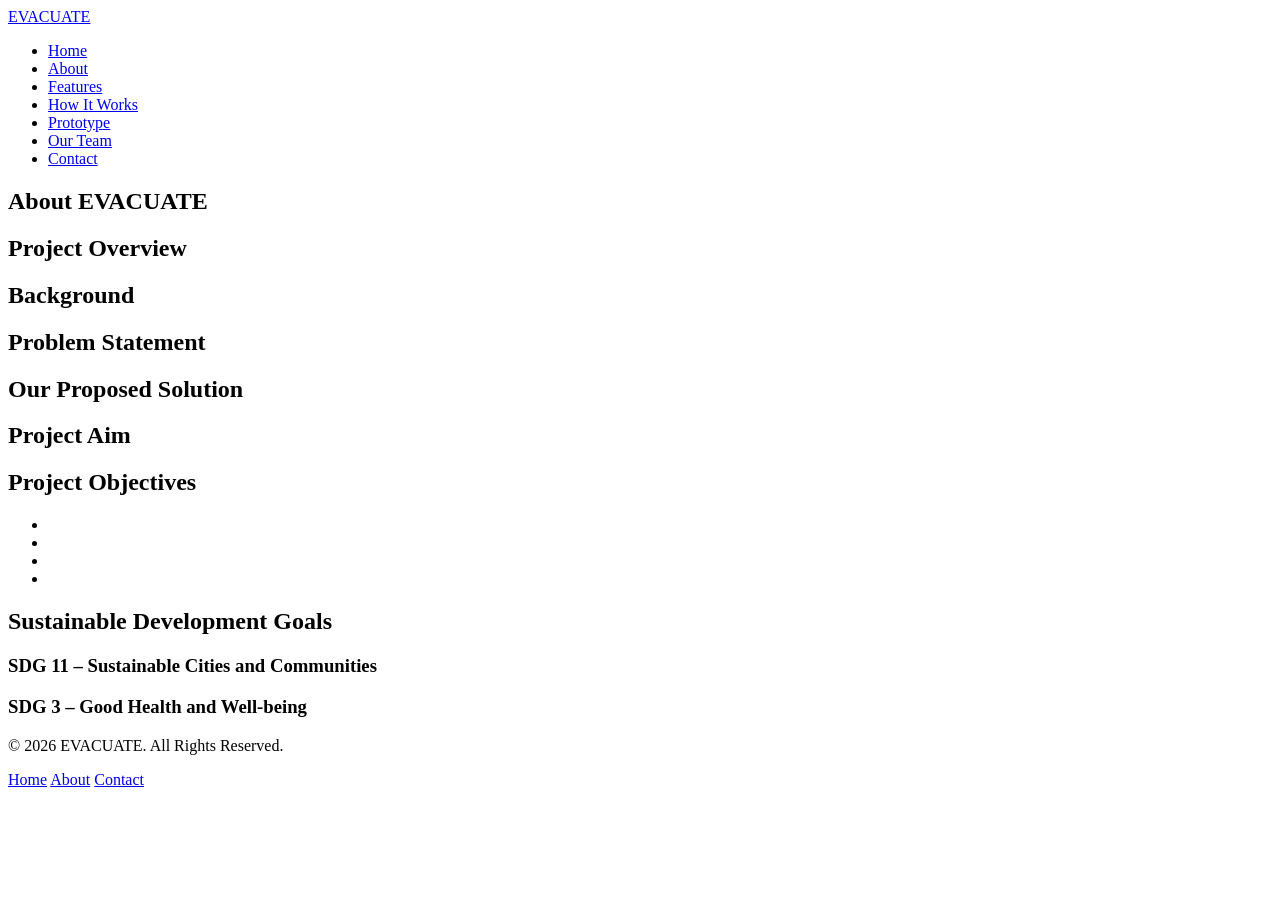
==== about.html @ aada5310 "Create about page structure" ====
<!DOCTYPE html>
<html lang="en">

<head>

    <!-- Basic page settings -->
    <meta charset="UTF-8">
    <meta name="viewport" content="width=device-width, initial-scale=1.0">

    <!-- ADD: Write a short description of the About page -->
    <meta name="description" content="">

    <title>About | EVACUATE</title>

    <!-- Connect the shared CSS file -->
    <link rel="stylesheet" href="style.css">

</head>

<body>


    <!-- ========================================= -->
    <!-- NAVIGATION BAR                            -->
    <!-- ========================================= -->

    <header>

        <nav>

            <!-- Project logo or name -->
            <a href="index.html" class="logo">EVACUATE</a>

            <!-- Navigation links -->
            <ul>

                <li><a href="index.html">Home</a></li>
                <li><a href="about.html">About</a></li>
                <li><a href="features.html">Features</a></li>
                <li><a href="how-it-works.html">How It Works</a></li>
                <li><a href="prototype.html">Prototype</a></li>
                <li><a href="team.html">Our Team</a></li>
                <li><a href="contact.html">Contact</a></li>

            </ul>

        </nav>

    </header>


    <main>


        <!-- ========================================= -->
        <!-- PAGE INTRODUCTION                         -->
        <!-- ========================================= -->

        <section id="page-introduction">

            <h1>About EVACUATE</h1>

            <p>
                <!-- ADD: Write a brief introduction to this page.
                Explain that this page provides information about the
                project, its background and its objectives. -->
            </p>

        </section>


        <!-- ========================================= -->
        <!-- PROJECT OVERVIEW                          -->
        <!-- ========================================= -->

        <section id="project-overview">

            <h2>Project Overview</h2>

            <p>
                <!-- ADD: Explain what EVACUATE is.

                Describe how the project uses AI-assisted floor-plan
                recognition to identify building elements and generate
                a 3D building environment for emergency evacuation
                simulation.

                Explain the main purpose of the application and
                who would benefit from using it. -->
            </p>

            <!-- ADD: Insert a relevant project image or illustration here. -->

        </section>


        <!-- ========================================= -->
        <!-- PROJECT BACKGROUND                        -->
        <!-- ========================================= -->

        <section id="background">

            <h2>Background</h2>

            <p>
                <!-- ADD: Explain the background of emergency evacuation
                training.

                Discuss how emergency evacuation drills are commonly
                conducted and why practical preparation is important.

                Include relevant research, facts or statistics to
                support your discussion. -->
            </p>

            <div class="statistics">

                <!-- ADD: Insert a relevant statistic -->

                <div class="statistic">

                    <h3>
                        <!-- ADD: Statistic or important figure -->
                    </h3>

                    <p>
                        <!-- ADD: Explain what this statistic represents -->
                    </p>

                    <small>
                        <!-- ADD: Source name, publication year and reference -->
                    </small>

                </div>

                <!-- ADD: Duplicate this block for additional statistics. -->

            </div>

        </section>


        <!-- ========================================= -->
        <!-- PROBLEM STATEMENT                         -->
        <!-- ========================================= -->

        <section id="problem-statement">

            <h2>Problem Statement</h2>

            <p>
                <!-- ADD: Clearly explain the problem EVACUATE aims to solve.

                Consider:
                - Limitations of traditional evacuation training.
                - Lack of realistic practical evacuation experience.
                - Difficulty practising different emergency scenarios.
                - Challenges of evaluating evacuation performance.

                Support your statements with relevant research and references. -->
            </p>

        </section>


        <!-- ========================================= -->
        <!-- PROPOSED SOLUTION                         -->
        <!-- ========================================= -->

        <section id="proposed-solution">

            <h2>Our Proposed Solution</h2>

            <p>
                <!-- ADD: Explain how EVACUATE addresses the identified problem.

                Describe how users can:
                1. Upload a building floor plan.
                2. Use AI-assisted recognition to identify building elements.
                3. Generate and inspect a 3D building.
                4. Configure emergency scenarios.
                5. Practise evacuation through simulation.
                6. Review simulation results. -->
            </p>

            <!-- ADD: Insert a diagram illustrating the proposed solution
            or the main application workflow. -->

        </section>


        <!-- ========================================= -->
        <!-- PROJECT AIM AND OBJECTIVES                -->
        <!-- ========================================= -->

        <section id="aim-objectives">

            <h2>Project Aim</h2>

            <p>
                <!-- ADD: Write one clear statement describing the
                overall aim of the EVACUATE project. -->
            </p>


            <h2>Project Objectives</h2>

            <ul>

                <li>
                    <!-- ADD: First project objective -->
                </li>

                <li>
                    <!-- ADD: Second project objective -->
                </li>

                <li>
                    <!-- ADD: Third project objective -->
                </li>

                <li>
                    <!-- ADD: Fourth project objective -->
                </li>

                <!-- ADD: Add more objectives if necessary. -->

            </ul>

        </section>


        <!-- ========================================= -->
        <!-- SUSTAINABLE DEVELOPMENT GOALS             -->
        <!-- ========================================= -->

        <section id="sdg">

            <h2>Sustainable Development Goals</h2>

            <p>
                <!-- ADD: Explain how EVACUATE contributes to relevant
                United Nations Sustainable Development Goals (SDGs).

                Identify the relevant SDG numbers and explain how
                your project supports their objectives. -->
            </p>


            <!-- SDG 11 -->
            <div class="sdg-item">

                <h3>SDG 11 – Sustainable Cities and Communities</h3>

                <p>
                    <!-- ADD: Explain how improved emergency preparedness
                    and evacuation training could contribute to safer
                    and more resilient communities. -->
                </p>

                <!-- ADD: Insert the official SDG 11 logo if required. -->

            </div>


            <!-- SDG 3 -->
            <div class="sdg-item">

                <h3>SDG 3 – Good Health and Well-being</h3>

                <p>
                    <!-- ADD: Explain how better emergency preparedness
                    and safety training could contribute to protecting
                    people's health and well-being. -->
                </p>

                <!-- ADD: Insert the official SDG 3 logo if required. -->

            </div>

        </section>


    </main>


    <!-- ========================================= -->
    <!-- FOOTER                                    -->
    <!-- ========================================= -->

    <footer>

        <p>&copy; 2026 EVACUATE. All Rights Reserved.</p>

        <div class="footer-links">

            <a href="index.html">Home</a>
            <a href="about.html">About</a>
            <a href="contact.html">Contact</a>

        </div>

        <!-- ADD: Insert social media links if available. -->

    </footer>


    <!-- Connect the JavaScript file -->
    <script src="script.js"></script>

</body>

</html>
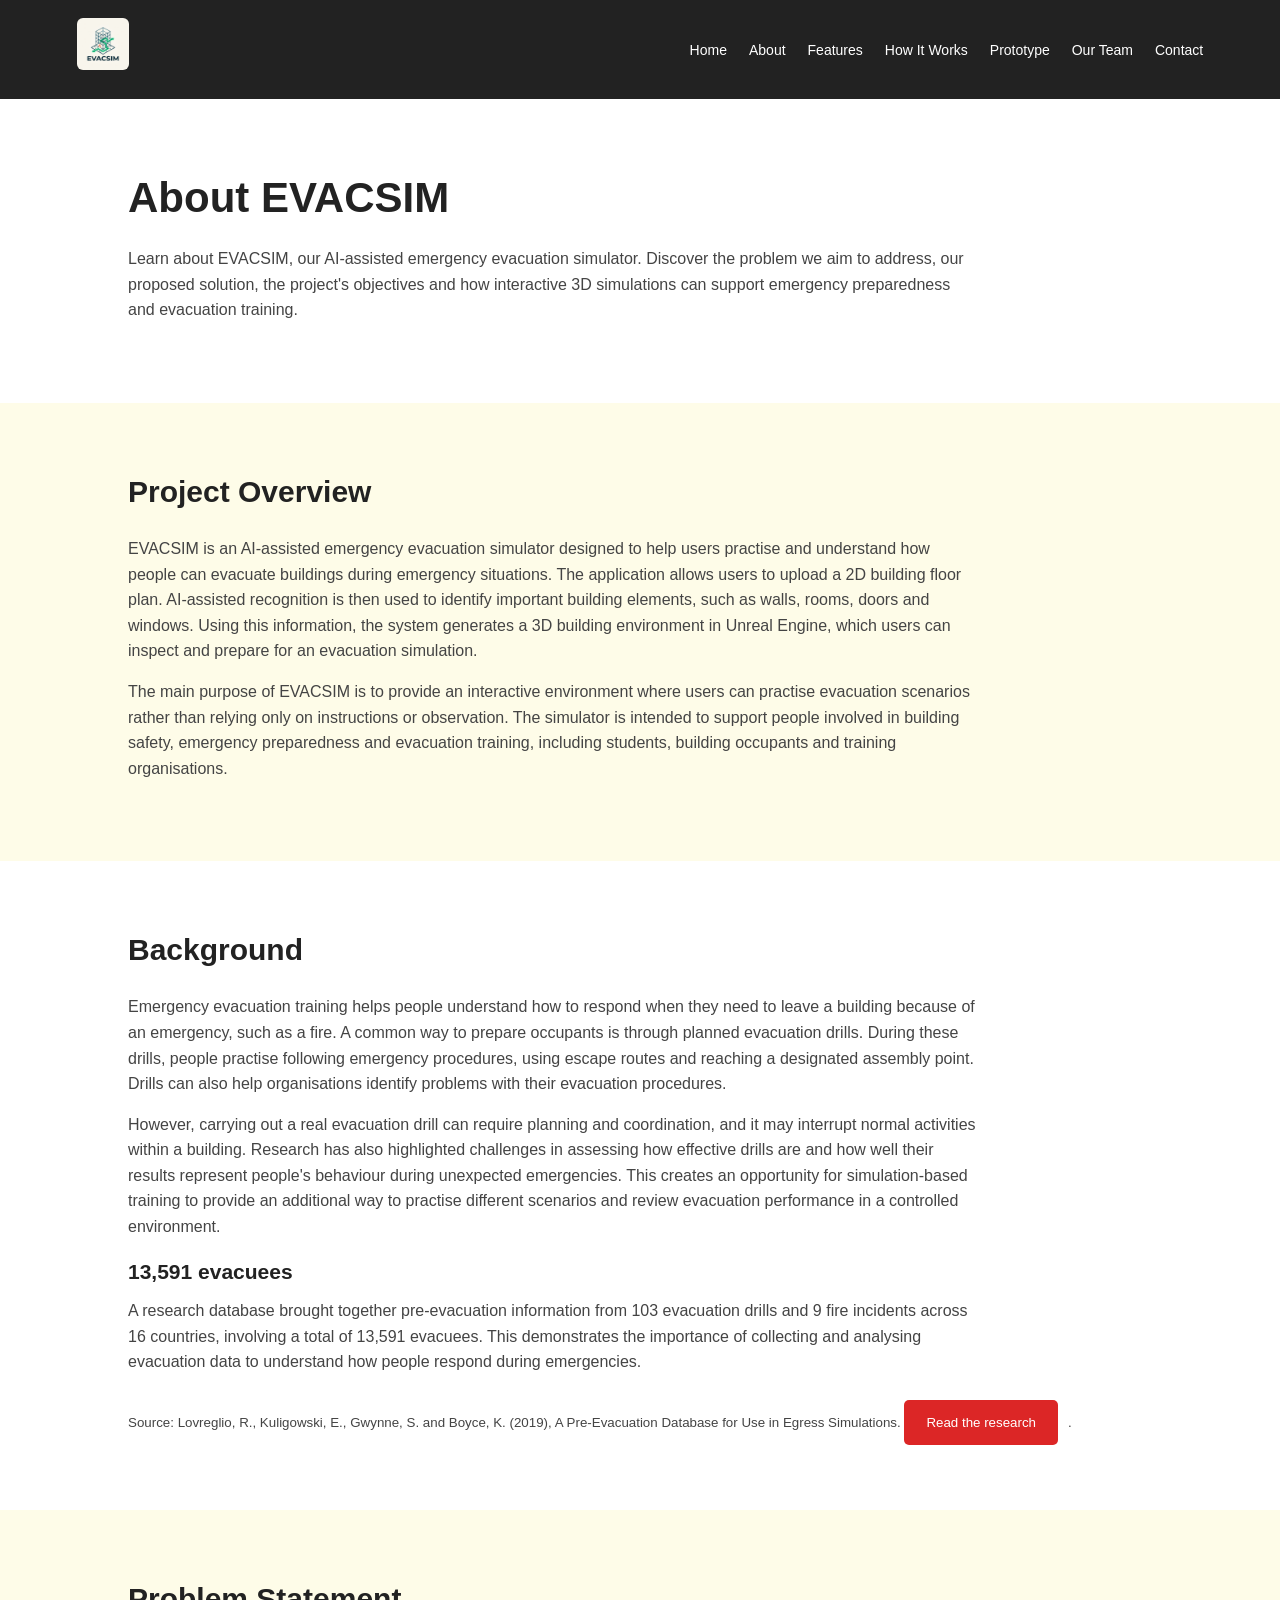
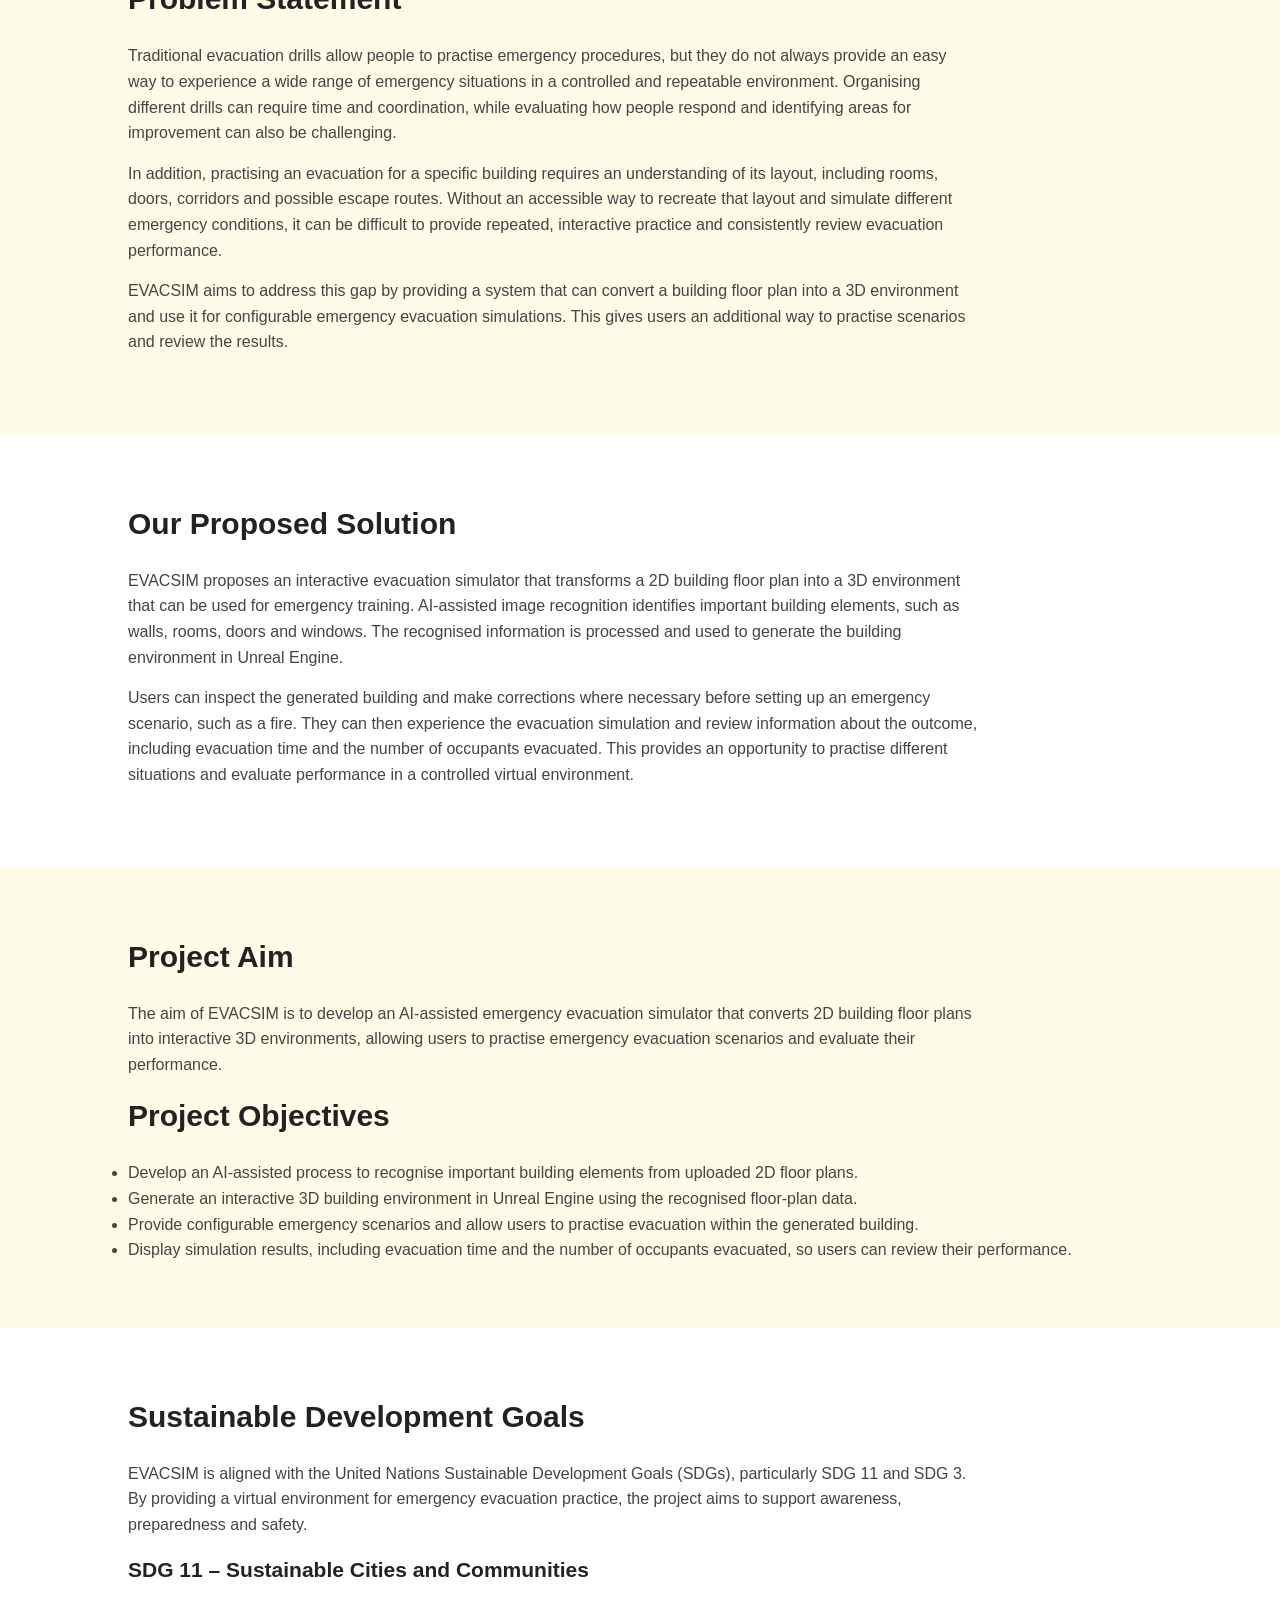
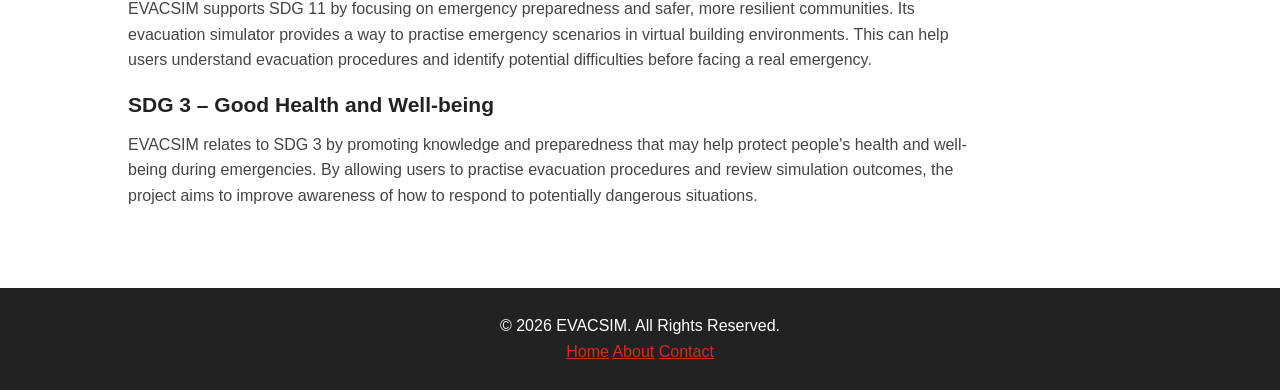
==== commit c53fcf5a: "Update EVACSIM website" ====
--- a/about.html
+++ b/about.html
@@ -8,9 +8,9 @@
     <meta name="viewport" content="width=device-width, initial-scale=1.0">
 
     <!-- ADD: Write a short description of the About page -->
-    <meta name="description" content="">
-
-    <title>About | EVACUATE</title>
+    <meta name="description" content="Learn about EVACSIM, an AI-assisted emergency evacuation simulator that turns building floor plans into 3D environments for practical evacuation training.">
+
+    <title>About | EVACSIM</title>
 
     <!-- Connect the shared CSS file -->
     <link rel="stylesheet" href="style.css">
@@ -29,7 +29,11 @@
         <nav>
 
             <!-- Project logo or name -->
-            <a href="index.html" class="logo">EVACUATE</a>
+            <!--project logo -->
+            <a href="index.html" class="logo">
+                <img src="evacuate-logo.jpg"
+                     alt="EVACSIM emergency evacuation simulator logo">
+            </a>
 
             <!-- Navigation links -->
             <ul>
@@ -58,12 +62,11 @@
 
         <section id="page-introduction">
 
-            <h1>About EVACUATE</h1>
-
-            <p>
-                <!-- ADD: Write a brief introduction to this page.
-                Explain that this page provides information about the
-                project, its background and its objectives. -->
+            <h1>About EVACSIM</h1>
+
+            <p>
+                Learn about EVACSIM, our AI-assisted emergency evacuation simulator. 
+				Discover the problem we aim to address, our proposed solution, the project's objectives and how interactive 3D simulations can support emergency preparedness and evacuation training.
             </p>
 
         </section>
@@ -78,15 +81,25 @@
             <h2>Project Overview</h2>
 
             <p>
-                <!-- ADD: Explain what EVACUATE is.
-
-                Describe how the project uses AI-assisted floor-plan
-                recognition to identify building elements and generate
-                a 3D building environment for emergency evacuation
-                simulation.
-
-                Explain the main purpose of the application and
-                who would benefit from using it. -->
+                EVACSIM is an AI-assisted emergency evacuation simulator
+                designed to help users practise and understand how people
+                can evacuate buildings during emergency situations. The
+                application allows users to upload a 2D building floor plan.
+                AI-assisted recognition is then used to identify important
+                building elements, such as walls, rooms, doors and windows.
+                Using this information, the system generates a 3D building
+                environment in Unreal Engine, which users can inspect and
+                prepare for an evacuation simulation.
+            </p>
+
+            <p>
+                The main purpose of EVACSIM is to provide an interactive
+                environment where users can practise evacuation scenarios
+                rather than relying only on instructions or observation.
+                The simulator is intended to support people involved in
+                building safety, emergency preparedness and evacuation
+                training, including students, building occupants and
+                training organisations.
             </p>
 
             <!-- ADD: Insert a relevant project image or illustration here. -->
@@ -103,14 +116,26 @@
             <h2>Background</h2>
 
             <p>
-                <!-- ADD: Explain the background of emergency evacuation
-                training.
-
-                Discuss how emergency evacuation drills are commonly
-                conducted and why practical preparation is important.
-
-                Include relevant research, facts or statistics to
-                support your discussion. -->
+                Emergency evacuation training helps people understand how
+                to respond when they need to leave a building because of
+                an emergency, such as a fire. A common way to prepare
+                occupants is through planned evacuation drills. During
+                these drills, people practise following emergency
+                procedures, using escape routes and reaching a designated
+                assembly point. Drills can also help organisations identify
+                problems with their evacuation procedures.
+            </p>
+
+            <p>
+                However, carrying out a real evacuation drill can require
+                planning and coordination, and it may interrupt normal
+                activities within a building. Research has also highlighted
+                challenges in assessing how effective drills are and how
+                well their results represent people's behaviour during
+                unexpected emergencies. This creates an opportunity for
+                simulation-based training to provide an additional way to
+                practise different scenarios and review evacuation
+                performance in a controlled environment.
             </p>
 
             <div class="statistics">
@@ -119,21 +144,30 @@
 
                 <div class="statistic">
 
-                    <h3>
-                        <!-- ADD: Statistic or important figure -->
-                    </h3>
+                    <h3>13,591 evacuees</h3>
 
                     <p>
-                        <!-- ADD: Explain what this statistic represents -->
+                        A research database brought together pre-evacuation
+                        information from 103 evacuation drills and 9 fire
+                        incidents across 16 countries, involving a total of
+                        13,591 evacuees. This demonstrates the importance
+                        of collecting and analysing evacuation data to
+                        understand how people respond during emergencies.
                     </p>
 
                     <small>
-                        <!-- ADD: Source name, publication year and reference -->
+                        Source: Lovreglio, R., Kuligowski, E., Gwynne, S. and
+                        Boyce, K. (2019), A Pre-Evacuation Database for Use
+                        in Egress Simulations.
+                        <a href="https://doi.org/10.1016/j.firesaf.2018.12.009"
+                           target="_blank" rel="noopener noreferrer">
+                            Read the research
+                        </a>.
                     </small>
 
                 </div>
 
-                <!-- ADD: Duplicate this block for additional statistics. -->
+                
 
             </div>
 
@@ -149,15 +183,31 @@
             <h2>Problem Statement</h2>
 
             <p>
-                <!-- ADD: Clearly explain the problem EVACUATE aims to solve.
-
-                Consider:
-                - Limitations of traditional evacuation training.
-                - Lack of realistic practical evacuation experience.
-                - Difficulty practising different emergency scenarios.
-                - Challenges of evaluating evacuation performance.
-
-                Support your statements with relevant research and references. -->
+                Traditional evacuation drills allow people to practise
+                emergency procedures, but they do not always provide an
+                easy way to experience a wide range of emergency situations
+                in a controlled and repeatable environment. Organising
+                different drills can require time and coordination, while
+                evaluating how people respond and identifying areas for
+                improvement can also be challenging.
+            </p>
+
+            <p>
+                In addition, practising an evacuation for a specific
+                building requires an understanding of its layout, including
+                rooms, doors, corridors and possible escape routes.
+                Without an accessible way to recreate that layout and
+                simulate different emergency conditions, it can be
+                difficult to provide repeated, interactive practice and
+                consistently review evacuation performance.
+            </p>
+
+            <p>
+                EVACSIM aims to address this gap by providing a system
+                that can convert a building floor plan into a 3D
+                environment and use it for configurable emergency
+                evacuation simulations. This gives users an additional
+                way to practise scenarios and review the results.
             </p>
 
         </section>
@@ -172,19 +222,29 @@
             <h2>Our Proposed Solution</h2>
 
             <p>
-                <!-- ADD: Explain how EVACUATE addresses the identified problem.
-
-                Describe how users can:
-                1. Upload a building floor plan.
-                2. Use AI-assisted recognition to identify building elements.
-                3. Generate and inspect a 3D building.
-                4. Configure emergency scenarios.
-                5. Practise evacuation through simulation.
-                6. Review simulation results. -->
-            </p>
-
-            <!-- ADD: Insert a diagram illustrating the proposed solution
-            or the main application workflow. -->
+                EVACSIM proposes an interactive evacuation simulator
+                that transforms a 2D building floor plan into a 3D
+                environment that can be used for emergency training.
+                AI-assisted image recognition identifies important
+                building elements, such as walls, rooms, doors and
+                windows. The recognised information is processed and
+                used to generate the building environment in Unreal
+                Engine.
+            </p>
+
+            <p>
+                Users can inspect the generated building and make
+                corrections where necessary before setting up an
+                emergency scenario, such as a fire. They can then
+                experience the evacuation simulation and review
+                information about the outcome, including evacuation
+                time and the number of occupants evacuated. This
+                provides an opportunity to practise different
+                situations and evaluate performance in a controlled
+                virtual environment.
+            </p>
+
+            
 
         </section>
 
@@ -198,8 +258,11 @@
             <h2>Project Aim</h2>
 
             <p>
-                <!-- ADD: Write one clear statement describing the
-                overall aim of the EVACUATE project. -->
+                The aim of EVACSIM is to develop an AI-assisted
+                emergency evacuation simulator that converts 2D building
+                floor plans into interactive 3D environments, allowing
+                users to practise emergency evacuation scenarios and
+                evaluate their performance.
             </p>
 
 
@@ -208,22 +271,28 @@
             <ul>
 
                 <li>
-                    <!-- ADD: First project objective -->
+                    Develop an AI-assisted process to recognise important
+                    building elements from uploaded 2D floor plans.
                 </li>
 
                 <li>
-                    <!-- ADD: Second project objective -->
+                    Generate an interactive 3D building environment in
+                    Unreal Engine using the recognised floor-plan data.
                 </li>
 
                 <li>
-                    <!-- ADD: Third project objective -->
+                    Provide configurable emergency scenarios and allow
+                    users to practise evacuation within the generated
+                    building.
                 </li>
 
                 <li>
-                    <!-- ADD: Fourth project objective -->
+                    Display simulation results, including evacuation
+                    time and the number of occupants evacuated, so users
+                    can review their performance.
                 </li>
 
-                <!-- ADD: Add more objectives if necessary. -->
+                
 
             </ul>
 
@@ -239,11 +308,11 @@
             <h2>Sustainable Development Goals</h2>
 
             <p>
-                <!-- ADD: Explain how EVACUATE contributes to relevant
-                United Nations Sustainable Development Goals (SDGs).
-
-                Identify the relevant SDG numbers and explain how
-                your project supports their objectives. -->
+                EVACSIM is aligned with the United Nations Sustainable
+                Development Goals (SDGs), particularly SDG 11 and SDG 3.
+                By providing a virtual environment for emergency
+                evacuation practice, the project aims to support
+                awareness, preparedness and safety.
             </p>
 
 
@@ -253,12 +322,16 @@
                 <h3>SDG 11 – Sustainable Cities and Communities</h3>
 
                 <p>
-                    <!-- ADD: Explain how improved emergency preparedness
-                    and evacuation training could contribute to safer
-                    and more resilient communities. -->
+                    EVACSIM supports SDG 11 by focusing on emergency
+                    preparedness and safer, more resilient communities.
+                    Its evacuation simulator provides a way to practise
+                    emergency scenarios in virtual building environments.
+                    This can help users understand evacuation procedures
+                    and identify potential difficulties before facing a
+                    real emergency.
                 </p>
 
-                <!-- ADD: Insert the official SDG 11 logo if required. -->
+                
 
             </div>
 
@@ -269,12 +342,16 @@
                 <h3>SDG 3 – Good Health and Well-being</h3>
 
                 <p>
-                    <!-- ADD: Explain how better emergency preparedness
-                    and safety training could contribute to protecting
-                    people's health and well-being. -->
+                    EVACSIM relates to SDG 3 by promoting knowledge
+                    and preparedness that may help protect people's
+                    health and well-being during emergencies. By allowing
+                    users to practise evacuation procedures and review
+                    simulation outcomes, the project aims to improve
+                    awareness of how to respond to potentially dangerous
+                    situations.
                 </p>
 
-                <!-- ADD: Insert the official SDG 3 logo if required. -->
+                
 
             </div>
 
@@ -290,7 +367,7 @@
 
     <footer>
 
-        <p>&copy; 2026 EVACUATE. All Rights Reserved.</p>
+        <p>&copy; 2026 EVACSIM. All Rights Reserved.</p>
 
         <div class="footer-links">
 
@@ -310,4 +387,4 @@
 
 </body>
 
-</html>+</html>
--- a/style.css
+++ b/style.css
@@ -0,0 +1,257 @@
+/* =====================================
+   GENERAL PAGE STYLING
+===================================== */
+
+* {
+    margin: 0;
+    padding: 0;
+    box-sizing: border-box;
+}
+
+body {
+    font-family: Arial, sans-serif;
+    background-color: #FFFFFF;
+    color: #444444;
+    line-height: 1.6;
+}
+
+h1, h2, h3 {
+    color: #222222;
+}
+
+h1 {
+    font-size: 42px;
+    margin-bottom: 15px;
+}
+
+h2 {
+    font-size: 30px;
+    margin-bottom: 20px;
+}
+
+h3 {
+    font-size: 21px;
+    margin-bottom: 10px;
+}
+
+p {
+    margin-bottom: 15px;
+}
+
+
+/* =====================================
+   NAVIGATION BAR
+===================================== */
+
+header {
+    background-color: #222222;
+    padding: 18px 6%;
+}
+
+nav {
+    display: flex;
+    justify-content: space-between;
+    align-items: center;
+}
+
+.logo {
+    color: #FACC15;
+    font-size: 25px;
+    font-weight: bold;
+    text-decoration: none;
+}
+
+.logo img {
+    width: 52px;
+    height: 52px;
+    object-fit: contain;
+    border-radius: 6px;
+}
+
+nav ul {
+    display: flex;
+    list-style: none;
+    gap: 22px;
+}
+
+nav ul li a {
+    color: #FFFFFF;
+    text-decoration: none;
+    font-size: 14px;
+}
+
+nav ul li a:hover {
+    color: #FACC15;
+}
+
+
+/* =====================================
+   GENERAL SECTIONS
+===================================== */
+
+section {
+    padding: 65px 10%;
+}
+
+section:nth-of-type(even) {
+    background-color: #FEFCE8;
+}
+
+section p {
+    max-width: 850px;
+}
+
+
+/* =====================================
+   BUTTONS AND LINKS
+===================================== */
+
+a {
+    color: #DC2626;
+}
+
+section a {
+    display: inline-block;
+    margin-top: 10px;
+    margin-right: 10px;
+    padding: 12px 22px;
+    background-color: #DC2626;
+    color: #FFFFFF;
+    text-decoration: none;
+    border-radius: 5px;
+}
+
+section a:hover {
+    background-color: #B91C1C;
+}
+
+button {
+    background-color: #DC2626;
+    color: #FFFFFF;
+    border: none;
+    padding: 13px 25px;
+    border-radius: 5px;
+    cursor: pointer;
+    font-size: 15px;
+}
+
+button:hover {
+    background-color: #B91C1C;
+}
+
+
+/* =====================================
+   FEATURE AND TEAM CARDS
+===================================== */
+
+.team-member {
+    background-color: #FFFFFF;
+    border: 1px solid #E5E5E5;
+    border-left: 5px solid #F97316;
+    padding: 25px;
+    margin: 20px 0;
+    border-radius: 6px;
+    max-width: 600px;
+}
+
+
+/* =====================================
+   CONTACT FORM
+===================================== */
+
+form {
+    max-width: 600px;
+}
+
+label {
+    display: block;
+    margin-top: 18px;
+    margin-bottom: 6px;
+    color: #222222;
+    font-weight: bold;
+}
+
+input, textarea {
+    width: 100%;
+    padding: 12px;
+    border: 1px solid #E5E5E5;
+    border-radius: 5px;
+    font-family: Arial, sans-serif;
+    font-size: 15px;
+}
+
+textarea {
+    resize: vertical;
+}
+
+form button {
+    margin-top: 20px;
+}
+
+
+/* =====================================
+   FOOTER
+===================================== */
+
+footer {
+    background-color: #222222;
+    color: #FFFFFF;
+    text-align: center;
+    padding: 25px;
+}
+
+footer p {
+    margin: 0;
+}
+
+
+/* =====================================
+   RESPONSIVE DESIGN
+===================================== */
+
+@media (max-width: 900px) {
+
+    nav {
+        flex-direction: column;
+        gap: 15px;
+    }
+
+    nav ul {
+        flex-wrap: wrap;
+        justify-content: center;
+        gap: 12px;
+    }
+
+    section {
+        padding: 45px 7%;
+    }
+
+    h1 {
+        font-size: 34px;
+    }
+
+    h2 {
+        font-size: 26px;
+    }
+}
+
+
+@media (max-width: 500px) {
+
+    nav ul {
+        flex-direction: column;
+        align-items: center;
+    }
+
+    section {
+        padding: 35px 6%;
+    }
+
+    h1 {
+        font-size: 29px;
+    }
+
+    h2 {
+        font-size: 23px;
+    }
+}
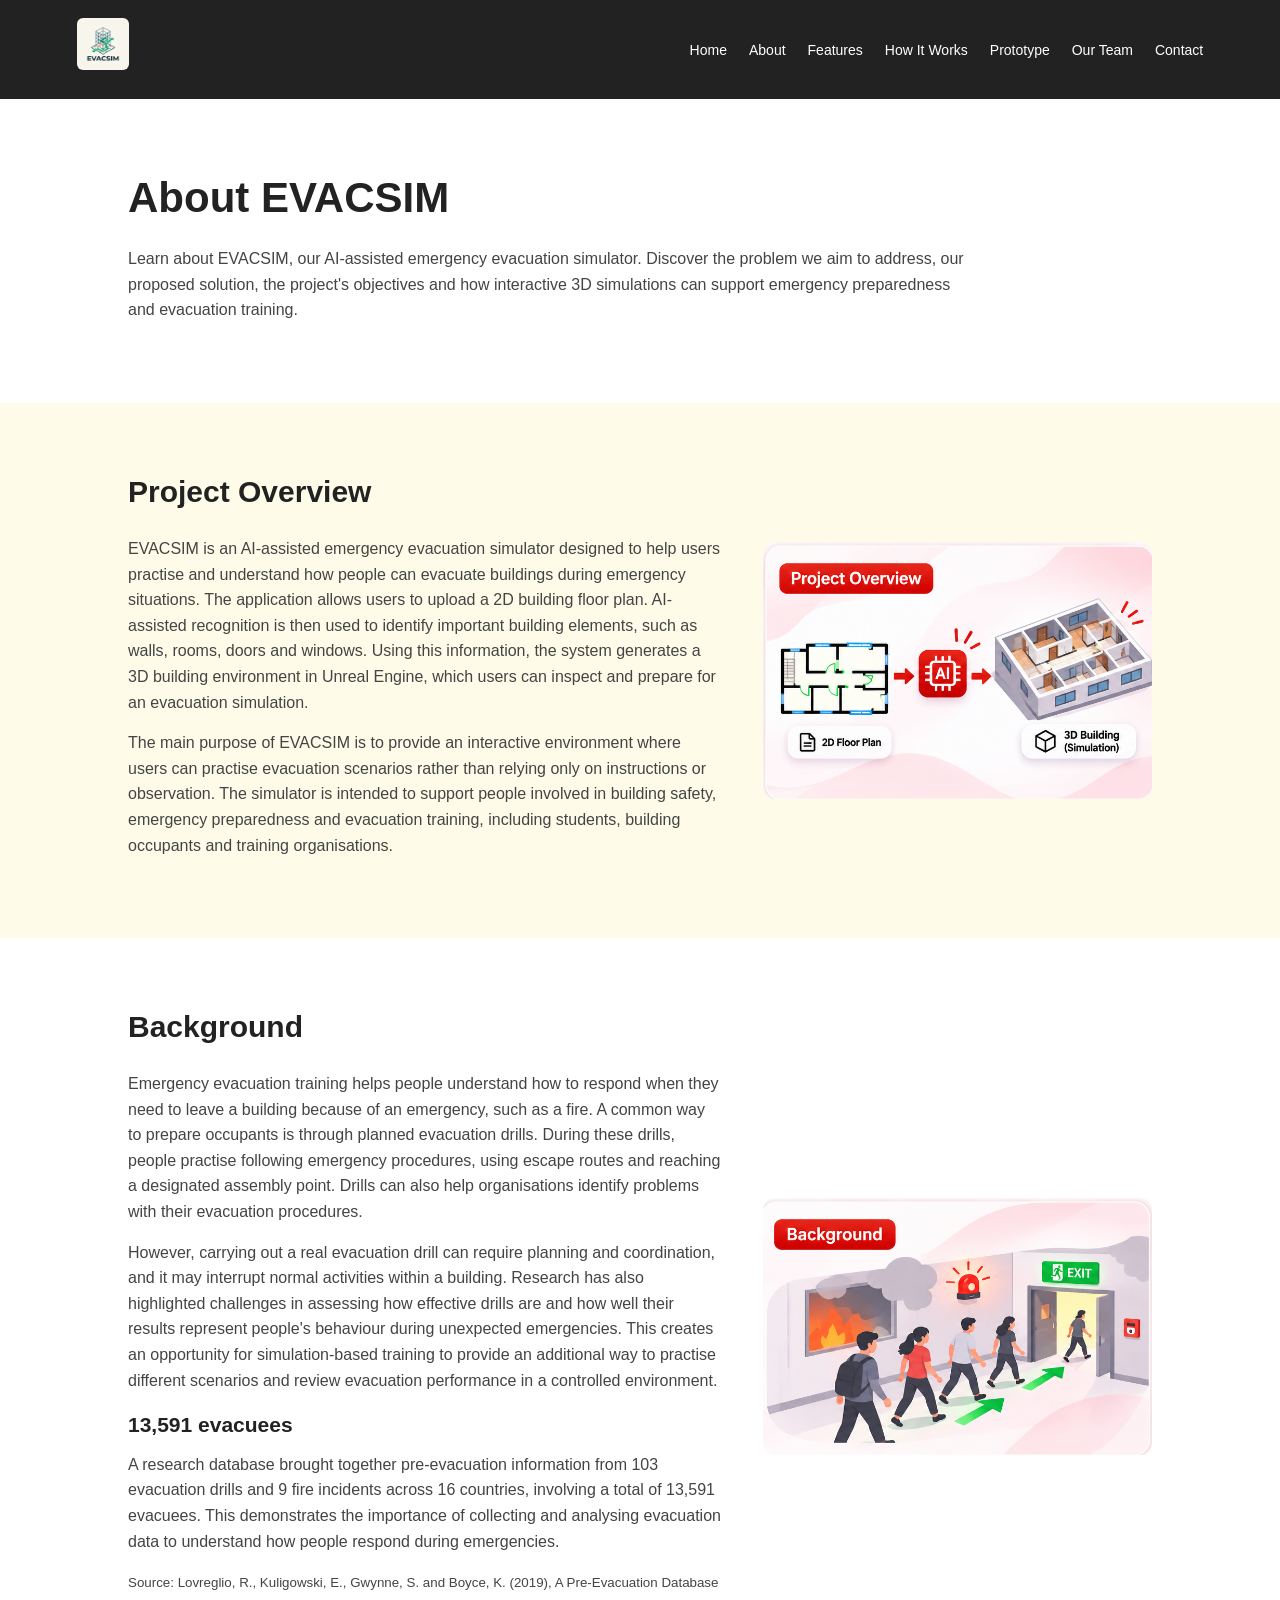
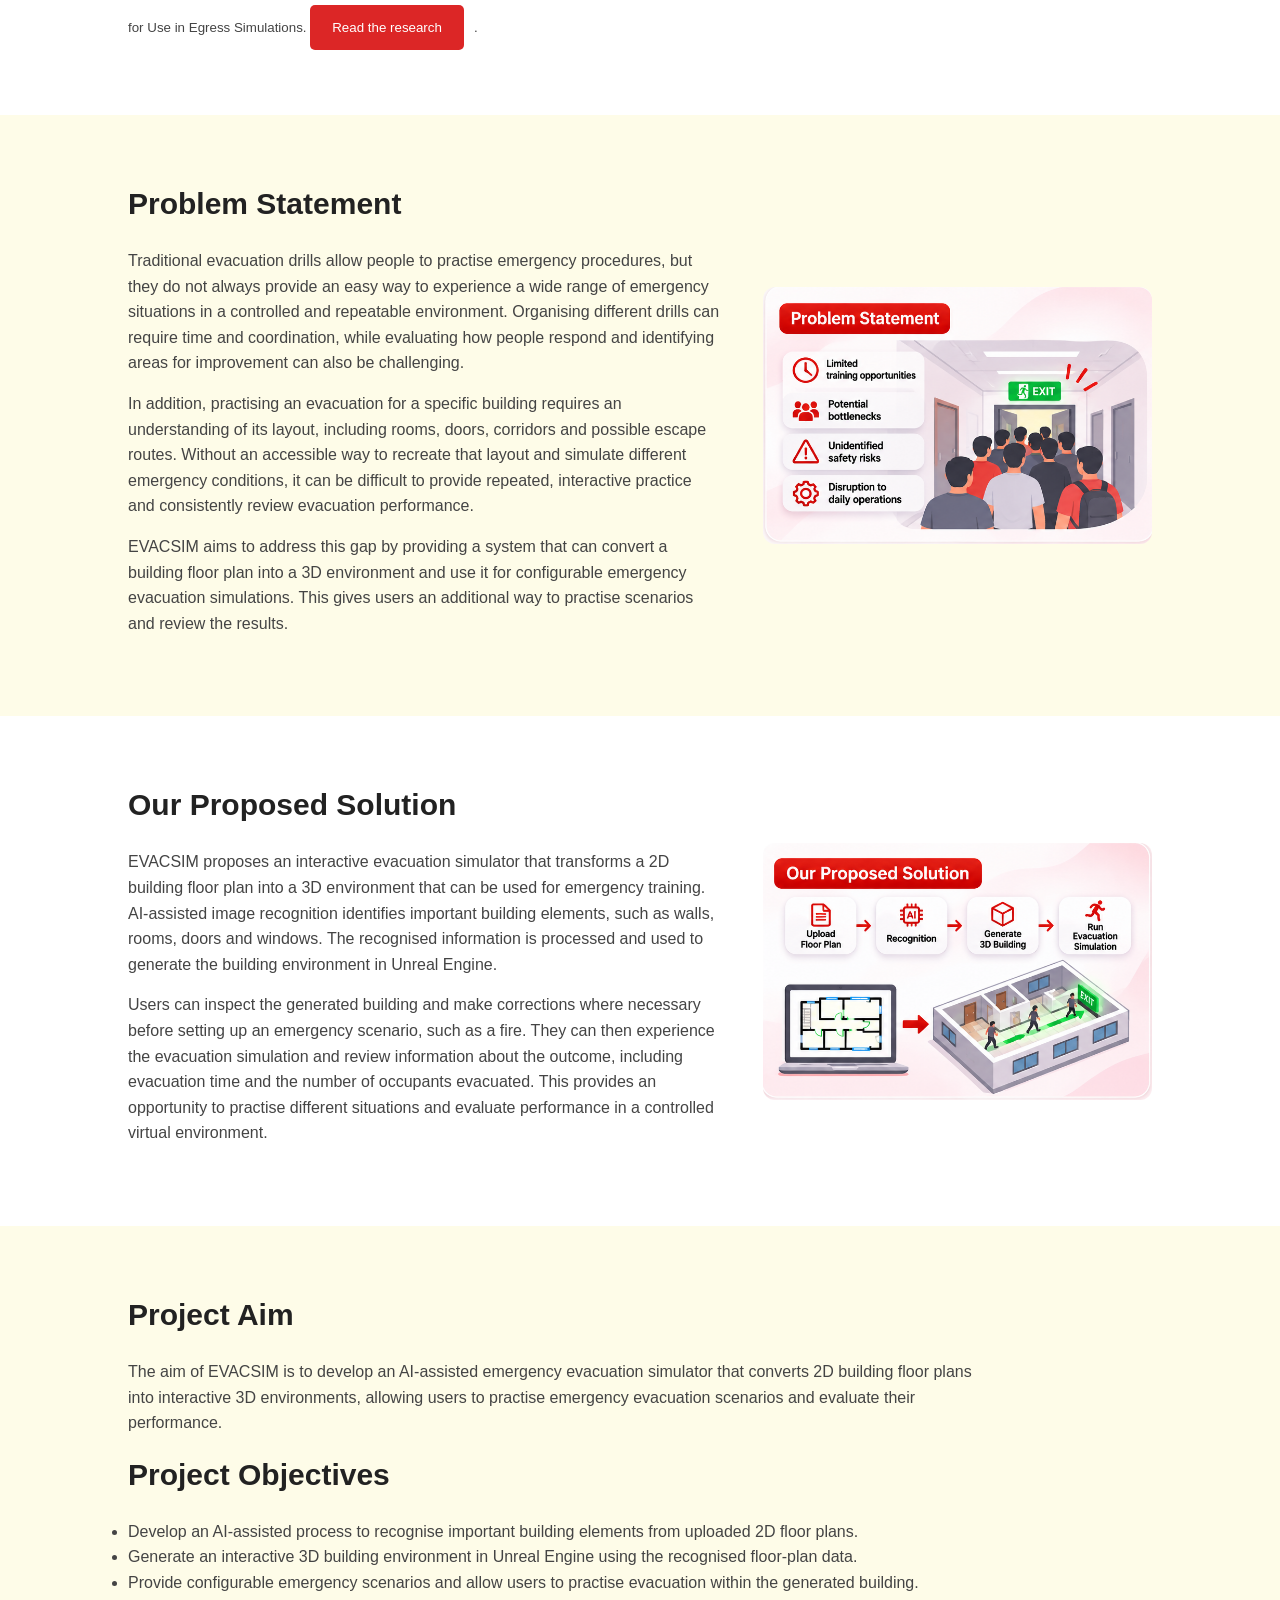
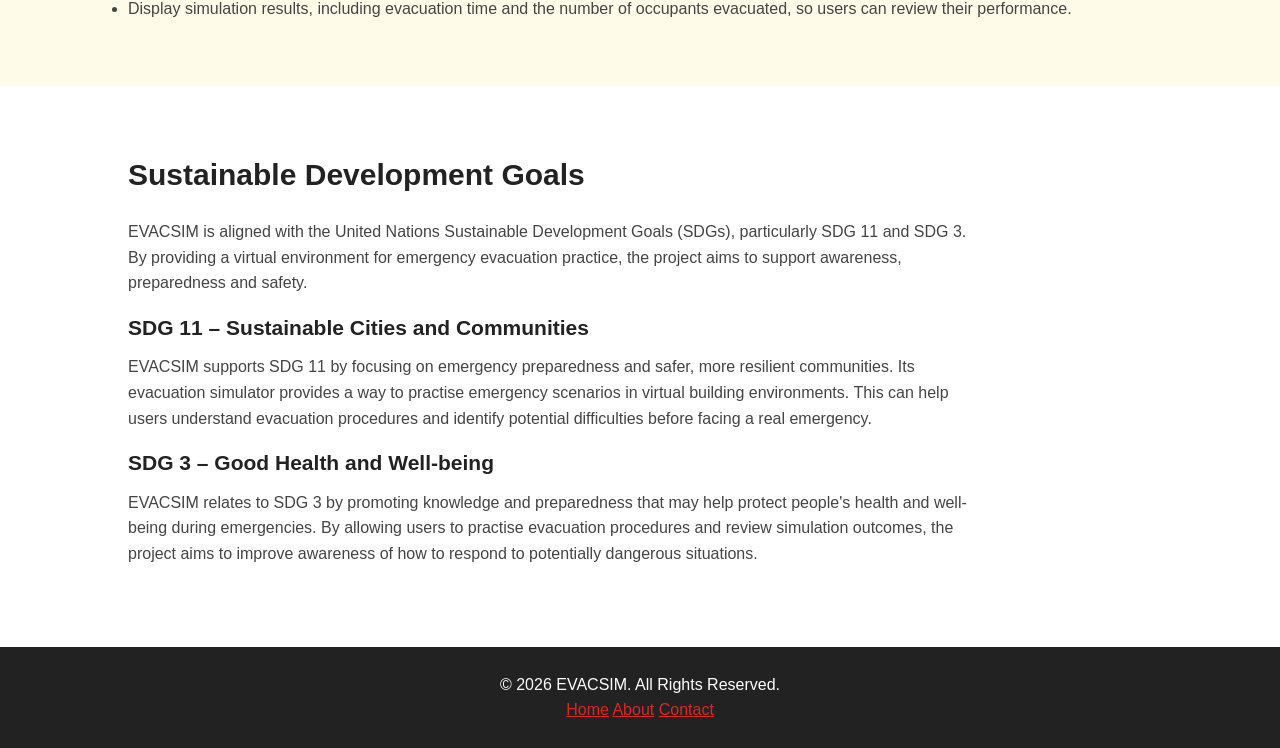
==== commit 8ac010b5: "Add illustrations and update website pages" ====
--- a/about.html
+++ b/about.html
@@ -15,6 +15,49 @@
     <!-- Connect the shared CSS file -->
     <link rel="stylesheet" href="style.css">
 
+
+    <style>
+        /* About page: text on the left, illustration on the right */
+        .about-image-section {
+            display: flex;
+            align-items: center;
+            justify-content: space-between;
+            gap: 42px;
+        }
+
+        .about-image-section .about-section-content {
+            flex: 1 1 58%;
+            min-width: 0;
+        }
+
+        .about-image-section .about-section-image {
+            flex: 0 1 38%;
+            max-width: 38%;
+            margin: 0;
+        }
+
+        .about-section-image img {
+            display: block;
+            width: 100%;
+            height: auto;
+            object-fit: contain;
+            border-radius: 12px;
+        }
+
+        @media (max-width: 768px) {
+            .about-image-section {
+                flex-direction: column;
+                align-items: stretch;
+            }
+
+            .about-image-section .about-section-image {
+                flex: none;
+                width: 100%;
+                max-width: 100%;
+            }
+        }
+    </style>
+
 </head>
 
 <body>
@@ -31,7 +74,7 @@
             <!-- Project logo or name -->
             <!--project logo -->
             <a href="index.html" class="logo">
-                <img src="evacuate-logo.jpg"
+                <img src="images/evacuate-logo.jpg"
                      alt="EVACSIM emergency evacuation simulator logo">
             </a>
 
@@ -76,177 +119,189 @@
         <!-- PROJECT OVERVIEW                          -->
         <!-- ========================================= -->
 
-        <section id="project-overview">
-
-            <h2>Project Overview</h2>
-
-            <p>
-                EVACSIM is an AI-assisted emergency evacuation simulator
-                designed to help users practise and understand how people
-                can evacuate buildings during emergency situations. The
-                application allows users to upload a 2D building floor plan.
-                AI-assisted recognition is then used to identify important
-                building elements, such as walls, rooms, doors and windows.
-                Using this information, the system generates a 3D building
-                environment in Unreal Engine, which users can inspect and
-                prepare for an evacuation simulation.
-            </p>
-
-            <p>
-                The main purpose of EVACSIM is to provide an interactive
-                environment where users can practise evacuation scenarios
-                rather than relying only on instructions or observation.
-                The simulator is intended to support people involved in
-                building safety, emergency preparedness and evacuation
-                training, including students, building occupants and
-                training organisations.
-            </p>
-
-            <!-- ADD: Insert a relevant project image or illustration here. -->
-
-        </section>
+        <section id="project-overview" class="about-image-section">
+    <div class="about-section-content">
+        <h2>Project Overview</h2>
+
+        <p>
+            EVACSIM is an AI-assisted emergency evacuation simulator
+            designed to help users practise and understand how people
+            can evacuate buildings during emergency situations. The
+            application allows users to upload a 2D building floor plan.
+            AI-assisted recognition is then used to identify important
+            building elements, such as walls, rooms, doors and windows.
+            Using this information, the system generates a 3D building
+            environment in Unreal Engine, which users can inspect and
+            prepare for an evacuation simulation.
+        </p>
+
+        <p>
+            The main purpose of EVACSIM is to provide an interactive
+            environment where users can practise evacuation scenarios
+            rather than relying only on instructions or observation.
+            The simulator is intended to support people involved in
+            building safety, emergency preparedness and evacuation
+            training, including students, building occupants and
+            training organisations.
+        </p>
+    </div>
+
+    <figure class="about-section-image">
+        <img src="images/project-overview.png"
+             alt="Illustration of a 2D floor plan being analysed by AI and transformed into a 3D building"
+             loading="lazy">
+    </figure>
+</section>
 
 
         <!-- ========================================= -->
         <!-- PROJECT BACKGROUND                        -->
         <!-- ========================================= -->
 
-        <section id="background">
-
-            <h2>Background</h2>
-
-            <p>
-                Emergency evacuation training helps people understand how
-                to respond when they need to leave a building because of
-                an emergency, such as a fire. A common way to prepare
-                occupants is through planned evacuation drills. During
-                these drills, people practise following emergency
-                procedures, using escape routes and reaching a designated
-                assembly point. Drills can also help organisations identify
-                problems with their evacuation procedures.
-            </p>
-
-            <p>
-                However, carrying out a real evacuation drill can require
-                planning and coordination, and it may interrupt normal
-                activities within a building. Research has also highlighted
-                challenges in assessing how effective drills are and how
-                well their results represent people's behaviour during
-                unexpected emergencies. This creates an opportunity for
-                simulation-based training to provide an additional way to
-                practise different scenarios and review evacuation
-                performance in a controlled environment.
-            </p>
-
-            <div class="statistics">
-
-                <!-- ADD: Insert a relevant statistic -->
-
-                <div class="statistic">
-
-                    <h3>13,591 evacuees</h3>
-
-                    <p>
-                        A research database brought together pre-evacuation
-                        information from 103 evacuation drills and 9 fire
-                        incidents across 16 countries, involving a total of
-                        13,591 evacuees. This demonstrates the importance
-                        of collecting and analysing evacuation data to
-                        understand how people respond during emergencies.
-                    </p>
-
-                    <small>
-                        Source: Lovreglio, R., Kuligowski, E., Gwynne, S. and
-                        Boyce, K. (2019), A Pre-Evacuation Database for Use
-                        in Egress Simulations.
-                        <a href="https://doi.org/10.1016/j.firesaf.2018.12.009"
-                           target="_blank" rel="noopener noreferrer">
-                            Read the research
-                        </a>.
-                    </small>
-
-                </div>
-
-                
-
+        <section id="background" class="about-image-section">
+    <div class="about-section-content">
+        <h2>Background</h2>
+
+        <p>
+            Emergency evacuation training helps people understand how
+            to respond when they need to leave a building because of
+            an emergency, such as a fire. A common way to prepare
+            occupants is through planned evacuation drills. During
+            these drills, people practise following emergency
+            procedures, using escape routes and reaching a designated
+            assembly point. Drills can also help organisations identify
+            problems with their evacuation procedures.
+        </p>
+
+        <p>
+            However, carrying out a real evacuation drill can require
+            planning and coordination, and it may interrupt normal
+            activities within a building. Research has also highlighted
+            challenges in assessing how effective drills are and how
+            well their results represent people's behaviour during
+            unexpected emergencies. This creates an opportunity for
+            simulation-based training to provide an additional way to
+            practise different scenarios and review evacuation
+            performance in a controlled environment.
+        </p>
+
+        <div class="statistics">
+            <div class="statistic">
+                <h3>13,591 evacuees</h3>
+
+                <p>
+                    A research database brought together pre-evacuation
+                    information from 103 evacuation drills and 9 fire
+                    incidents across 16 countries, involving a total of
+                    13,591 evacuees. This demonstrates the importance
+                    of collecting and analysing evacuation data to
+                    understand how people respond during emergencies.
+                </p>
+
+                <small>
+                    Source: Lovreglio, R., Kuligowski, E., Gwynne, S. and
+                    Boyce, K. (2019), A Pre-Evacuation Database for Use
+                    in Egress Simulations.
+                    <a href="https://doi.org/10.1016/j.firesaf.2018.12.009"
+                       target="_blank" rel="noopener noreferrer">
+                        Read the research
+                    </a>.
+                </small>
             </div>
-
-        </section>
+        </div>
+    </div>
+
+    <figure class="about-section-image">
+        <img src="images/background.png"
+             alt="Illustration of people evacuating a building during an emergency"
+             loading="lazy">
+    </figure>
+</section>
 
 
         <!-- ========================================= -->
         <!-- PROBLEM STATEMENT                         -->
         <!-- ========================================= -->
 
-        <section id="problem-statement">
-
-            <h2>Problem Statement</h2>
-
-            <p>
-                Traditional evacuation drills allow people to practise
-                emergency procedures, but they do not always provide an
-                easy way to experience a wide range of emergency situations
-                in a controlled and repeatable environment. Organising
-                different drills can require time and coordination, while
-                evaluating how people respond and identifying areas for
-                improvement can also be challenging.
-            </p>
-
-            <p>
-                In addition, practising an evacuation for a specific
-                building requires an understanding of its layout, including
-                rooms, doors, corridors and possible escape routes.
-                Without an accessible way to recreate that layout and
-                simulate different emergency conditions, it can be
-                difficult to provide repeated, interactive practice and
-                consistently review evacuation performance.
-            </p>
-
-            <p>
-                EVACSIM aims to address this gap by providing a system
-                that can convert a building floor plan into a 3D
-                environment and use it for configurable emergency
-                evacuation simulations. This gives users an additional
-                way to practise scenarios and review the results.
-            </p>
-
-        </section>
+        <section id="problem-statement" class="about-image-section">
+    <div class="about-section-content">
+        <h2>Problem Statement</h2>
+
+        <p>
+            Traditional evacuation drills allow people to practise
+            emergency procedures, but they do not always provide an
+            easy way to experience a wide range of emergency situations
+            in a controlled and repeatable environment. Organising
+            different drills can require time and coordination, while
+            evaluating how people respond and identifying areas for
+            improvement can also be challenging.
+        </p>
+
+        <p>
+            In addition, practising an evacuation for a specific
+            building requires an understanding of its layout, including
+            rooms, doors, corridors and possible escape routes.
+            Without an accessible way to recreate that layout and
+            simulate different emergency conditions, it can be
+            difficult to provide repeated, interactive practice and
+            consistently review evacuation performance.
+        </p>
+
+        <p>
+            EVACSIM aims to address this gap by providing a system
+            that can convert a building floor plan into a 3D
+            environment and use it for configurable emergency
+            evacuation simulations. This gives users an additional
+            way to practise scenarios and review the results.
+        </p>
+    </div>
+
+    <figure class="about-section-image">
+        <img src="images/problem-statement.png"
+             alt="Illustration showing a crowded evacuation corridor and potential safety challenges"
+             loading="lazy">
+    </figure>
+</section>
 
 
         <!-- ========================================= -->
         <!-- PROPOSED SOLUTION                         -->
         <!-- ========================================= -->
 
-        <section id="proposed-solution">
-
-            <h2>Our Proposed Solution</h2>
-
-            <p>
-                EVACSIM proposes an interactive evacuation simulator
-                that transforms a 2D building floor plan into a 3D
-                environment that can be used for emergency training.
-                AI-assisted image recognition identifies important
-                building elements, such as walls, rooms, doors and
-                windows. The recognised information is processed and
-                used to generate the building environment in Unreal
-                Engine.
-            </p>
-
-            <p>
-                Users can inspect the generated building and make
-                corrections where necessary before setting up an
-                emergency scenario, such as a fire. They can then
-                experience the evacuation simulation and review
-                information about the outcome, including evacuation
-                time and the number of occupants evacuated. This
-                provides an opportunity to practise different
-                situations and evaluate performance in a controlled
-                virtual environment.
-            </p>
-
-            
-
-        </section>
+        <section id="proposed-solution" class="about-image-section">
+    <div class="about-section-content">
+        <h2>Our Proposed Solution</h2>
+
+        <p>
+            EVACSIM proposes an interactive evacuation simulator
+            that transforms a 2D building floor plan into a 3D
+            environment that can be used for emergency training.
+            AI-assisted image recognition identifies important
+            building elements, such as walls, rooms, doors and
+            windows. The recognised information is processed and
+            used to generate the building environment in Unreal
+            Engine.
+        </p>
+
+        <p>
+            Users can inspect the generated building and make
+            corrections where necessary before setting up an
+            emergency scenario, such as a fire. They can then
+            experience the evacuation simulation and review
+            information about the outcome, including evacuation
+            time and the number of occupants evacuated. This
+            provides an opportunity to practise different
+            situations and evaluate performance in a controlled
+            virtual environment.
+        </p>
+    </div>
+
+    <figure class="about-section-image">
+        <img src="images/proposed-solution.png"
+             alt="Illustration of the EVACSIM workflow from floor-plan upload through AI recognition to 3D evacuation simulation"
+             loading="lazy">
+    </figure>
+</section>
 
 
         <!-- ========================================= -->
@@ -380,6 +435,10 @@
         <!-- ADD: Insert social media links if available. -->
 
     </footer>
+	<!-- Back to Top Button -->
+	<button id="backToTop" aria-label="Back to top" title="Back to top">
+    ↑
+	</button>
 
 
     <!-- Connect the JavaScript file -->
--- a/style.css
+++ b/style.css
@@ -255,3 +255,109 @@
         font-size: 23px;
     }
 }
+
+/* Back to Top Button */
+#backToTop {
+    position: fixed;
+    bottom: 30px;
+    right: 30px;
+    width: 45px;
+    height: 45px;
+
+    background-color: #e63946;
+    color: white;
+
+    border: none;
+    border-radius: 50%;
+
+    font-size: 25px;
+    font-weight: bold;
+
+    cursor: pointer;
+
+    display: none;
+    align-items: center;
+    justify-content: center;
+
+    z-index: 1000;
+
+    transition: background-color 0.3s, transform 0.3s;
+}
+
+#backToTop:hover {
+    background-color: #b71c2c;
+    transform: translateY(-4px);
+}
+
+/* Contact Introduction with Logo */
+.contact-intro {
+    display: flex;
+    align-items: center;
+    justify-content: space-between;
+    gap: 40px;
+}
+
+.contact-intro-text {
+    flex: 1;
+}
+
+.contact-intro-logo img {
+    width: 180px;
+    height: 180px;
+    object-fit: contain;
+    border-radius: 10px;
+}
+
+/* Responsive layout */
+@media (max-width: 768px) {
+    .contact-intro {
+        flex-direction: column;
+        align-items: flex-start;
+    }
+
+    .contact-intro-logo img {
+        width: 130px;
+        height: 130px;
+    }
+}
+
+/* How It Works - Side-by-Side Layout */
+.workflow-step {
+    display: flex;
+    align-items: center;
+    justify-content: space-between;
+    gap: 40px;
+}
+
+.workflow-content {
+    flex: 1;
+    min-width: 0;
+}
+
+.workflow-image {
+    flex: 0 0 42%;
+    max-width: 42%;
+    margin: 0;
+}
+
+.workflow-image img {
+    display: block;
+    width: 100%;
+    height: auto;
+    object-fit: contain;
+    border-radius: 12px;
+}
+
+/* Mobile Responsive Layout */
+@media (max-width: 768px) {
+    .workflow-step {
+        flex-direction: column;
+        align-items: flex-start;
+    }
+
+    .workflow-image {
+        flex: none;
+        max-width: 100%;
+        width: 100%;
+    }
+}
